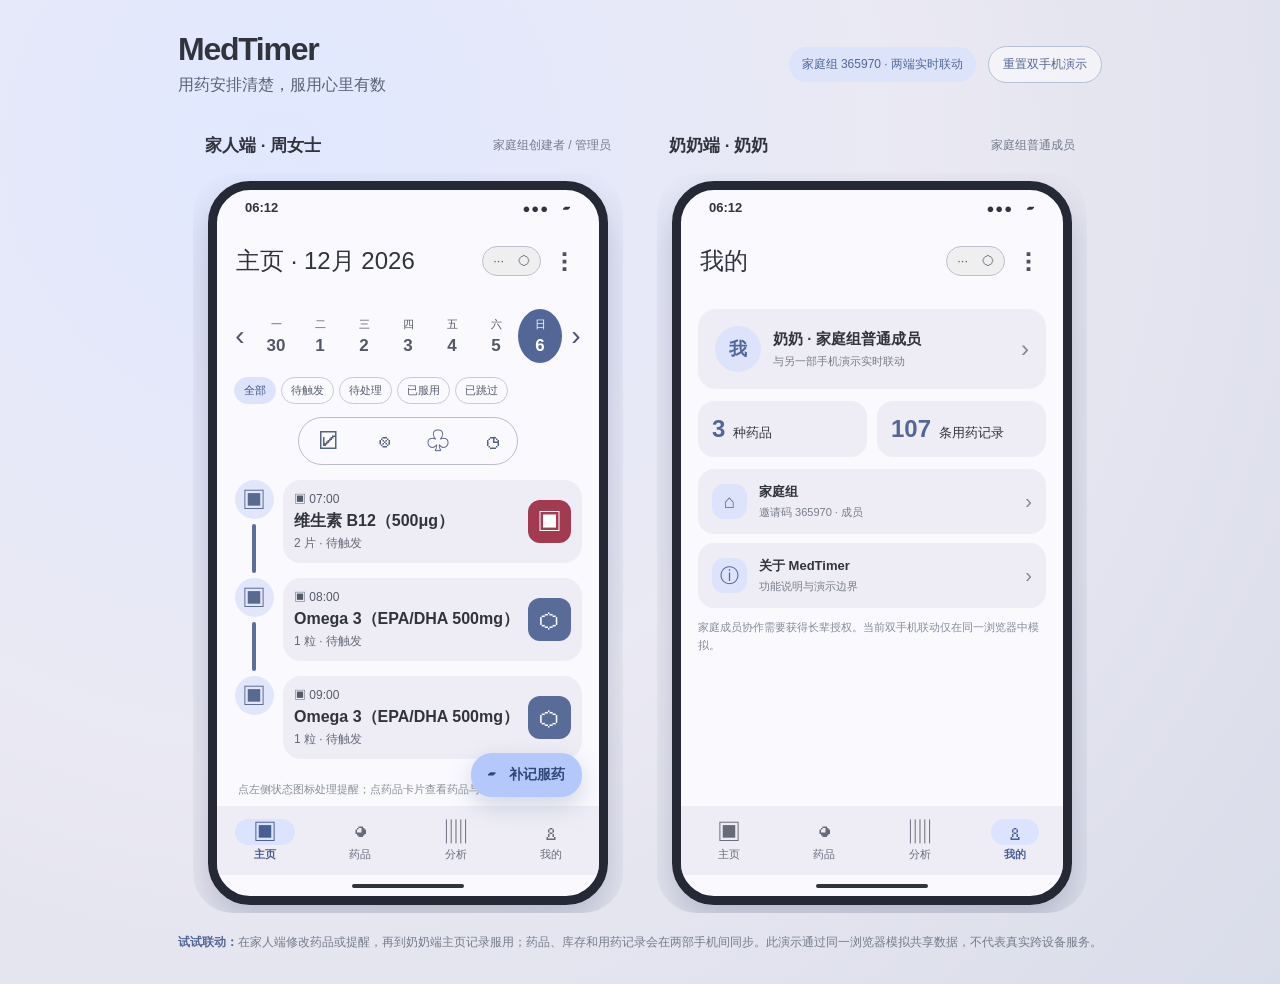
==== family-demo.html @ 4986a8ee "Add linked two-phone family demo" ====
<!doctype html>
<html lang="zh-CN">
<head>
  <meta charset="utf-8">
  <meta name="viewport" content="width=device-width, initial-scale=1, viewport-fit=cover">
  <meta name="theme-color" content="#e6e9fa">
  <meta name="description" content="MedTimer 家庭组双手机联动演示：家庭组创建者与奶奶成员端实时同步用药安排和记录。">
  <title>MedTimer · 家庭组双手机联动演示</title>
  <link rel="stylesheet" href="./styles.css?v=family-sync-2">
  <style>
    html,body{margin:0;min-height:100%;font-family:-apple-system,BlinkMacSystemFont,"PingFang SC","Microsoft YaHei",sans-serif;color:#31333d}body{min-height:100vh;background:radial-gradient(circle at 22% 15%,#e1e8ff,#eae9f3 48%,#d9dce9);padding:32px 24px;box-sizing:border-box}.family-demo-shell{max-width:1120px;margin:auto}.family-demo-header{display:flex;align-items:center;justify-content:space-between;gap:20px;margin:0 auto 22px;max-width:940px}.family-brand{font-size:32px;line-height:1.1;font-weight:800;letter-spacing:-.04em}.family-tagline{font-size:16px;color:#58627c;margin-top:8px}.family-demo-controls{display:flex;align-items:center;gap:12px;flex-wrap:wrap}.family-demo-status{font-size:12px;color:#536797;background:#dce3fb;border-radius:20px;padding:9px 13px}.family-reset{border:1px solid #b8c0d7;border-radius:20px;color:#526797;background:#ffffff80;padding:9px 14px;font-size:12px;cursor:pointer}.family-users{display:grid;grid-template-columns:repeat(2,minmax(360px,430px));justify-content:center;gap:34px}.family-user{min-width:0}.family-user-head{height:55px;display:flex;align-items:center;justify-content:space-between;padding:0 12px}.family-user-head strong{font-size:17px}.family-user-head span{font-size:12px;color:#73798a}.family-device{height:min(860px,calc(100vh - 160px));min-height:650px;width:100%;border:0;border-radius:40px;background:transparent;display:block;overflow:hidden}.family-demo-note{max-width:940px;margin:20px auto 0;text-align:center;font-size:12px;color:#757b8b;line-height:1.6}.family-demo-note strong{color:#536797}@media(max-width:820px){body{padding:18px 12px}.family-demo-header{align-items:flex-start;flex-direction:column;gap:12px}.family-brand{font-size:28px}.family-tagline{font-size:14px}.family-users{grid-template-columns:minmax(0,430px);gap:20px}.family-device{height:830px;min-height:700px}.family-user-head{height:45px}.family-demo-note{text-align:left;padding:0 4px}}
  </style>
</head>
<body>
  <main class="family-demo-shell">
    <header class="family-demo-header">
      <div><div class="family-brand">MedTimer</div><div class="family-tagline">用药安排清楚，服用心里有数</div></div>
      <div class="family-demo-controls"><span class="family-demo-status" id="family-status">家庭组 365970 · 两端实时联动</span><button class="family-reset" id="reset-demo">重置双手机演示</button></div>
    </header>
    <section class="family-users" aria-label="家庭组双手机演示">
      <article class="family-user"><header class="family-user-head"><strong>家人端 · 周女士</strong><span>家庭组创建者 / 管理员</span></header><iframe class="family-device" id="caregiver-phone" title="家庭组创建者手机页面"></iframe></article>
      <article class="family-user"><header class="family-user-head"><strong>奶奶端 · 奶奶</strong><span>家庭组普通成员</span></header><iframe class="family-device" id="grandma-phone" title="奶奶手机页面"></iframe></article>
    </section>
    <p class="family-demo-note"><strong>试试联动：</strong>在家人端修改药品或提醒，再到奶奶端主页记录服用；药品、库存和用药记录会在两部手机间同步。此演示通过同一浏览器模拟共享数据，不代表真实跨设备服务。</p>
  </main>
  <script>
    (() => {
      const shared = ['medtimer-family-preview-shared-state-v1', 'medtimer-family-preview-caregiver-v1', 'medtimer-family-preview-grandma-v1'];
      const codeKey = 'medtimer-family-preview-code-v1';
      if (!/^\d{6}$/.test(localStorage.getItem(codeKey) || '')) localStorage.setItem(codeKey, '365970');
      const status = document.getElementById('family-status');
      const syncCode = localStorage.getItem(codeKey);
      status.textContent = '家庭组 ' + syncCode + ' · 两端实时联动';
      const base = './index.html?familyPreview=';
      document.getElementById('caregiver-phone').src = base + 'caregiver&tab=overview';
      document.getElementById('grandma-phone').src = base + 'grandma&tab=my';
      document.getElementById('reset-demo').addEventListener('click', () => {
        shared.forEach(key => localStorage.removeItem(key));
        localStorage.setItem(codeKey, '365970');
        status.textContent = '家庭组 365970 · 两端实时联动';
        document.getElementById('caregiver-phone').src = base + 'caregiver&tab=overview&reset=' + Date.now();
        document.getElementById('grandma-phone').src = base + 'grandma&tab=my&reset=' + Date.now();
      });
    })();
  </script>
</body>
</html>
---- styles.css ----
:root{--bg:#faf9fe;--card:#eeedf5;--blue:#536797;--pale:#dce3fb;--ink:#31333d;--muted:#666a78;--line:#c9cbd6;--green:#91e791}*{box-sizing:border-box}html,body{margin:0;min-height:100%;font-family:-apple-system,BlinkMacSystemFont,"PingFang SC","Microsoft YaHei",sans-serif;color:var(--ink)}body{min-height:100vh;background:radial-gradient(circle at 20% 15%,#e1e8ff,#eae9f3 43%,#d9dce9);display:flex;justify-content:center;align-items:center;gap:64px;padding:24px}button,input,select{font:inherit}.preview-context{width:330px;display:flex;flex-direction:column;gap:15px}.preview-context strong{font-size:48px;line-height:1.1;letter-spacing:-.04em}.preview-context p{font-size:14px;line-height:1.7;color:#657086;margin:0}.preview-context a{color:#40568e;font-size:14px;font-weight:700;text-decoration:none}button{cursor:pointer}button:focus-visible,input:focus-visible,select:focus-visible{outline:3px solid #879bd1;outline-offset:2px}.phone{width:390px;height:min(844px,calc(100vh - 32px));min-height:600px;border:9px solid #252936;border-radius:42px;background:var(--bg);box-shadow:0 35px 80px #3f486b55;overflow:hidden;display:flex;flex-direction:column;position:relative}.status-bar{height:40px;flex:none;padding:10px 28px 4px;font-size:13px;font-weight:700;display:flex;justify-content:space-between}.status-signals{letter-spacing:1px}.home-indicator{height:21px;flex:none;display:flex;align-items:center;justify-content:center}.home-indicator:after{content:"";width:112px;height:4px;border-radius:9px;background:#30343b}.app{flex:1;min-height:0;display:flex;flex-direction:column}.topbar{height:70px;flex:none;display:flex;align-items:center;padding:0 19px;gap:8px}.topbar h1{flex:1;font-size:24px;font-weight:500;line-height:1.15;margin:0}.topbar .back,.topbar .more{border:0;background:none;color:#4c5060;font-size:30px;padding:3px 8px}.topbar .back{font-size:38px}.topbar .capsule{font-size:13px;border:1px solid #bdc0cd;border-radius:18px;padding:5px 10px;color:#5c6070}.scroll{flex:1;min-height:0;overflow-y:auto;scrollbar-width:thin;padding:13px 17px 105px}.scroll::-webkit-scrollbar{width:4px}.scroll::-webkit-scrollbar-thumb{background:#d6d8e0}.week-strip{display:flex;align-items:center;gap:2px;margin:0 -6px 14px}.week-strip>button{border:0;background:none;color:#50556a;font-size:28px;width:25px;padding:0}.week-days{flex:1;display:flex;justify-content:space-between}.week-day{border:0;background:none;display:flex;flex-direction:column;align-items:center;justify-content:center;gap:4px;color:#535866;border-radius:50%;height:54px;width:44px;padding:0}.week-day small{font-size:11px}.week-day strong{font-size:17px}.week-day.selected{background:var(--blue);color:white}.filter-row{display:flex;gap:5px;overflow:auto;scrollbar-width:none;margin-bottom:13px}.filter-row::-webkit-scrollbar{display:none}.filter-row button{white-space:nowrap;border:1px solid #c7c9d5;background:transparent;color:#555b6e;border-radius:20px;padding:5px 9px;font-size:11px}.filter-row button.active{background:var(--pale);border-color:var(--pale);color:#425784}.selection-actions{width:220px;height:48px;border:1.5px solid #b9bdcc;border-radius:30px;margin:8px auto 15px;display:flex;justify-content:space-around;align-items:center;color:#566383;font-size:24px}.timeline{display:flex;flex-direction:column}.event-row{display:flex;gap:9px;min-height:82px}.rail{width:40px;flex:none;display:flex;align-items:center;flex-direction:column}.status-circle{width:39px;height:39px;border:0;border-radius:50%;background:#b4c6f8;color:#36466e;font-size:24px;display:flex;align-items:center;justify-content:center;flex:none}.status-circle.taken{background:#9bea9a;color:#315f4a}.status-circle.scheduled{background:#e1e6fb;color:#596a91}.status-circle.snoozed{background:#e2dafa;color:#66558c}.rail-line{width:4px;background:#5b6e9c;border-radius:5px;flex:1;margin:5px 0}.event-row:last-child .rail-line{background:transparent}.event-card{display:flex;align-items:center;background:var(--card);border:0;border-radius:18px;min-width:0;flex:1;margin-bottom:15px;padding:11px;text-align:left;color:var(--ink)}.event-copy{flex:1;min-width:0;display:flex;flex-direction:column;gap:3px}.event-time{font-size:12px;color:#555a69}.event-name{font-size:16px;font-weight:700;overflow:hidden;text-overflow:ellipsis;white-space:nowrap}.event-dose{font-size:12px;color:#656978}.swatch{height:43px;width:43px;flex:none;margin-left:8px;background:var(--blue);color:white;border-radius:12px;display:flex;align-items:center;justify-content:center;font-size:25px}.hint{font-size:11px;color:#888d9b;line-height:1.5;margin:7px 4px 30px}.empty{text-align:center;padding:54px 10px;color:#858b9a;font-size:13px}.tabbar{height:69px;flex:none;background:#eeedf6;display:flex;justify-content:space-around}.tabbar button{border:0;background:none;width:25%;display:flex;flex-direction:column;align-items:center;justify-content:center;gap:2px;color:#666a79;font-size:11px}.tabbar button b{font-size:24px;line-height:1;font-weight:400;border-radius:20px;padding:1px 18px}.tabbar button.current{color:#4a5f91;font-weight:700}.tabbar button.current b{background:#dce3ff}.fab{position:absolute;bottom:99px;right:17px;border:0;border-radius:21px;background:#b4c8fb;color:#314875;padding:13px 17px;font-size:14px;font-weight:700;box-shadow:0 9px 23px #65749b44}.medicine-card{width:100%;border:0;background:var(--card);border-radius:19px;margin:0 0 14px;padding:18px 15px;text-align:left;color:var(--ink);box-shadow:0 3px 10px #55557715}.medicine-top{display:flex;align-items:center}.medicine-top .swatch{margin:0 12px 0 0}.medicine-text{flex:1;min-width:0;display:flex;flex-direction:column;gap:4px}.medicine-text strong{font-size:16px;line-height:1.25}.medicine-text small{font-size:11px;color:#686d7c}.drag{font-size:21px;color:#787f90}.tags{display:flex;gap:6px;flex-wrap:wrap;margin:12px 0 0 55px}.tags span{background:#dce3fb;color:#53618d;padding:5px 9px;border-radius:14px;font-size:10px}.analysis-switch{display:flex;gap:5px;align-items:center;margin-bottom:14px}.analysis-switch button{width:42px;height:36px;border:1.5px solid #b9bdcc;background:transparent;border-radius:10px;color:#5b6175;font-size:22px}.analysis-switch button.active{background:#dce3fc;border-color:#dce3fc}.analysis-switch select{margin-left:auto;background:#dce3fc;color:#4c5e8b;border:0;padding:9px;border-radius:10px;font-size:13px}.chart-card,.table-card,.calendar-card{background:var(--card);border-radius:20px;padding:20px 13px;margin-bottom:12px}.chart-bars{height:280px;border-bottom:1px solid #b0b4c2;display:flex;justify-content:space-around;align-items:flex-end}.chart-bars.range-30{overflow:hidden;justify-content:space-between;gap:0}.chart-bars.range-30 .bar-col{flex:1 1 0;min-width:0}.chart-bars.range-30 .bar-stack{width:6px}.bar-col{flex:1;height:100%;display:flex;align-items:center;justify-content:flex-end;flex-direction:column;gap:6px;color:#6b6f7c;font-size:10px}.bar-stack{width:18px;height:90%;display:flex;flex-direction:column;justify-content:flex-end}.bar-taken{background:#526697}.bar-skipped{background:#aec0f3}.legend{display:flex;gap:16px;color:#526697;font-size:11px;margin-top:14px}.legend span:last-child{color:#9fb0e2}.summaries{display:flex;gap:10px}.summary{background:var(--card);border-radius:18px;flex:1;padding:16px 9px;display:flex;flex-direction:column;align-items:center;gap:10px;font-size:11px;color:#6b6f7c}.summary b{font-size:31px;color:#536797}.table-row{display:grid;grid-template-columns:87px 1fr 50px;gap:6px;border-bottom:1px solid #bec1cd;padding:11px 4px;font-size:12px}.table-row.head{font-weight:700}.calendar-head{display:flex;justify-content:space-between;align-items:center;padding:1px 9px 15px;font-size:16px;font-weight:700}.calendar-head button{border:0;background:none;font-size:27px;color:#59627e}.calendar-grid{display:grid;grid-template-columns:repeat(7,1fr);gap:4px}.calendar-cell{border:0;aspect-ratio:1;border-radius:50%;background:#e0e5fb;display:flex;align-items:center;justify-content:center;color:#40465b;font-size:12px}.calendar-cell.day-label{background:none;font-size:11px}.calendar-cell.outside{opacity:.4}.calendar-cell.selected{background:#536797;color:white}.calendar-cell.has-event{font-weight:800}.calendar-list{margin-top:16px;border-top:1px solid var(--line);padding-top:9px;font-size:11px;line-height:1.8}.editor-card{background:#f0eff8;border-radius:18px;padding:17px;margin:0 0 15px}.editor-head{display:flex;align-items:center}.editor-head .swatch{border-radius:50%;margin:0 12px 0 0}.editor-tools{display:flex;justify-content:space-between;font-size:23px;color:#556a99;margin-top:14px}.field{display:flex;flex-direction:column;gap:6px;margin-bottom:13px;font-size:11px;color:#636979}.field input,.field select{width:100%;border:1.5px solid #b5b8c6;background:#fbfaff;border-radius:10px;min-height:38px;padding:7px 10px;color:#333640;font-size:15px}.field-row{display:flex;gap:10px}.field-row .field{flex:1;min-width:0}.subhead{font-size:17px;font-weight:700;margin:18px 4px 12px}.reminder-card{width:100%;border:1px solid #bfc2cf;background:#eeedf5;text-align:left;color:var(--ink);border-radius:17px;padding:15px;margin-bottom:11px}.reminder-card strong{font-size:17px}.reminder-card small{font-size:12px;color:#737887;display:block;margin:6px 0 10px}.advanced-pill{background:#566b9d;color:white;text-align:center;border-radius:22px;padding:7px;font-size:12px}.editor-actions{display:flex;gap:8px;margin:14px 0 40px}.editor-actions button,.add-rule{border:0;background:#566b9d;color:white;border-radius:20px;padding:11px 15px;flex:1;font-size:13px}.editor-actions button.danger{background:#f8e5e9;color:#a23b50}.add-rule{display:block;margin:13px 0}.weekday-choices{display:flex;gap:5px;flex-wrap:wrap;margin:10px 0 18px}.weekday-choices button{height:34px;width:34px;border-radius:50%;border:0;background:#e4e6ef;color:#606677;font-size:12px}.weekday-choices button.selected{background:#566b9d;color:white}.check-row{display:flex;gap:9px;align-items:center;font-size:13px;margin:13px 0}.notice{font-size:11px;color:#858b9b;line-height:1.6;margin:11px 0}.overlay{position:absolute;inset:0;background:#18213c70;z-index:10;display:flex;align-items:flex-end}.sheet{background:#fbfaff;border-radius:20px 20px 0 0;width:100%;padding:22px 18px 28px}.sheet h2{font-size:17px;margin:0 0 15px}.sheet button{display:block;width:100%;border:0;border-bottom:1px solid #d7d9e1;background:none;text-align:left;padding:13px 9px;color:#384054;font-size:14px}.sheet button:last-child{border-bottom:0;color:#7d8391}.menu-pop{position:absolute;z-index:8;right:15px;top:106px;background:#fff;border:1px solid #d1d4df;border-radius:12px;box-shadow:0 12px 25px #55557733;min-width:170px}.menu-pop button{display:block;width:100%;border:0;background:none;text-align:left;padding:12px;font-size:12px;color:#40495f}.menu-pop button+button{border-top:1px solid #edf0f5}@media(max-width:800px){body{display:flex;flex-direction:column;justify-content:flex-start;gap:12px;padding:18px 0 0;background:var(--bg)}.preview-context{width:calc(100vw - 36px);gap:6px}.preview-context strong{font-size:32px}.preview-context p,.preview-context a{font-size:12px}.phone{width:100vw;height:calc(100dvh - 140px);min-height:0;border:0;border-radius:0;box-shadow:none}.status-bar{height:36px}}

.concentration-card{background:var(--card);border-radius:20px;padding:18px 14px;margin-bottom:12px;min-height:280px}.concentration-svg{display:block;width:100%;height:auto;overflow:visible}.concentration-svg line{stroke:#c4c7d2;stroke-width:1}.concentration-axis{display:flex;justify-content:space-between;color:var(--muted);font-size:10px;padding-top:5px}.concentration-legend{display:flex;flex-direction:column;gap:9px;margin-top:16px;color:var(--muted);font-size:11px}.concentration-legend span{display:flex;align-items:center;gap:7px}.concentration-legend i{width:9px;height:9px;border-radius:50%;flex:none}.concentration-note{font-size:11px;line-height:1.6;color:#858b9b;margin:7px 4px 24px}.concentration-empty{text-align:center;min-height:245px;display:flex;flex-direction:column;align-items:center;justify-content:center;color:var(--muted);padding:20px}.concentration-empty p{font-size:12px;line-height:1.6}.concentration-empty button{border:0;border-radius:18px;background:var(--blue);color:#fff;padding:9px 15px;font-size:12px}
.concentration-scale{font-size:11px;color:var(--muted);margin:0 0 9px 2px}
.chart-axis{height:18px;display:flex;align-items:flex-start;color:#6b6f7c;font-size:9px;line-height:1;white-space:nowrap}.chart-axis>span{flex:1;min-width:0;text-align:center}.chart-axis.range-30>span{flex:1 1 0}
.family-intro{display:flex;flex-direction:column;text-align:center;padding:20px 10px 14px}.family-intro h2{font-size:20px;margin:12px 0 8px}.family-intro p,.family-card p{font-size:12px;line-height:1.65;color:#717686}.family-icon{width:58px;height:58px;margin:auto;border-radius:20px;background:#dce3fb;color:#526797;display:flex;align-items:center;justify-content:center;font-size:32px}.family-card{background:var(--card);border-radius:18px;padding:17px;margin-bottom:12px}.family-card h3{font-size:15px;margin:0 0 8px}.family-primary,.family-secondary,.family-leave{width:100%;border:0;border-radius:22px;padding:11px 14px;font-size:13px;font-weight:700}.family-primary{background:var(--blue);color:white}.family-secondary{background:#dce3fb;color:#455a8d}.family-code-card{text-align:center;padding:22px 17px}.family-eyebrow{display:block;font-size:12px;color:#6f7482}.family-code{display:block;font-size:36px;letter-spacing:7px;color:var(--blue);margin:11px 0}.family-member{display:flex;align-items:center;gap:11px;padding:11px 0;border-top:1px solid var(--line)}.family-avatar{width:38px;height:38px;border-radius:50%;display:flex;align-items:center;justify-content:center;background:#dce3fb;color:#526797;font-weight:700}.family-member>span:nth-child(2){flex:1;display:flex;flex-direction:column;gap:4px}.family-member small{font-size:11px;color:#777c89}.family-member em{font-style:normal;color:#536797;font-size:11px}.family-leave{background:#f8e5e9;color:#a23b50;margin:4px 0 8px}
.mine-profile{display:flex;align-items:center;gap:12px;background:var(--card);border-radius:18px;padding:17px;margin-bottom:12px}.mine-avatar{width:46px;height:46px;border-radius:50%;display:flex;align-items:center;justify-content:center;background:#dce3fb;color:#526797;font-size:18px;font-weight:700;flex:none}.mine-profile>div:nth-child(2){flex:1;display:flex;flex-direction:column;gap:5px}.mine-profile strong{font-size:15px}.mine-profile small,.mine-muted{font-size:11px;color:#777c89}.mine-chevron{color:#818694;font-size:24px}.mine-stats{display:flex;gap:10px;margin-bottom:12px}.mine-stats>div{background:var(--card);border-radius:16px;padding:14px;flex:1;display:flex;align-items:baseline;gap:8px}.mine-stats strong{color:var(--blue);font-size:24px}.mine-row{width:100%;display:flex;align-items:center;gap:12px;background:var(--card);border:0;border-radius:16px;padding:14px;margin-bottom:9px;text-align:left;color:var(--ink)}.mine-row-icon{width:35px;height:35px;border-radius:12px;background:#dce3fb;color:#536797;display:flex;align-items:center;justify-content:center;font-size:19px;flex:none}.mine-row>span:nth-child(2){flex:1;display:flex;flex-direction:column;gap:4px}.mine-row strong{font-size:13px}.mine-row small{font-size:11px;color:#777c89}.mine-row>b{font-size:20px;color:#818694;font-weight:400}
.family-embed body{min-height:100vh;background:transparent;display:flex;justify-content:center;align-items:flex-start;gap:0;padding:8px 0}.family-embed .preview-context{display:none}.family-embed .phone{width:min(400px,100vw);height:calc(100vh - 16px);min-height:0;border:9px solid #252936;border-radius:42px;box-shadow:0 18px 36px #3f486b44;margin:0 auto}@media(max-width:800px){.family-embed body{padding:8px 0;background:transparent}.family-embed .phone{width:min(400px,100vw - 12px);height:calc(100dvh - 16px);min-height:0;border:9px solid #252936;border-radius:42px;box-shadow:0 18px 36px #3f486b44}}
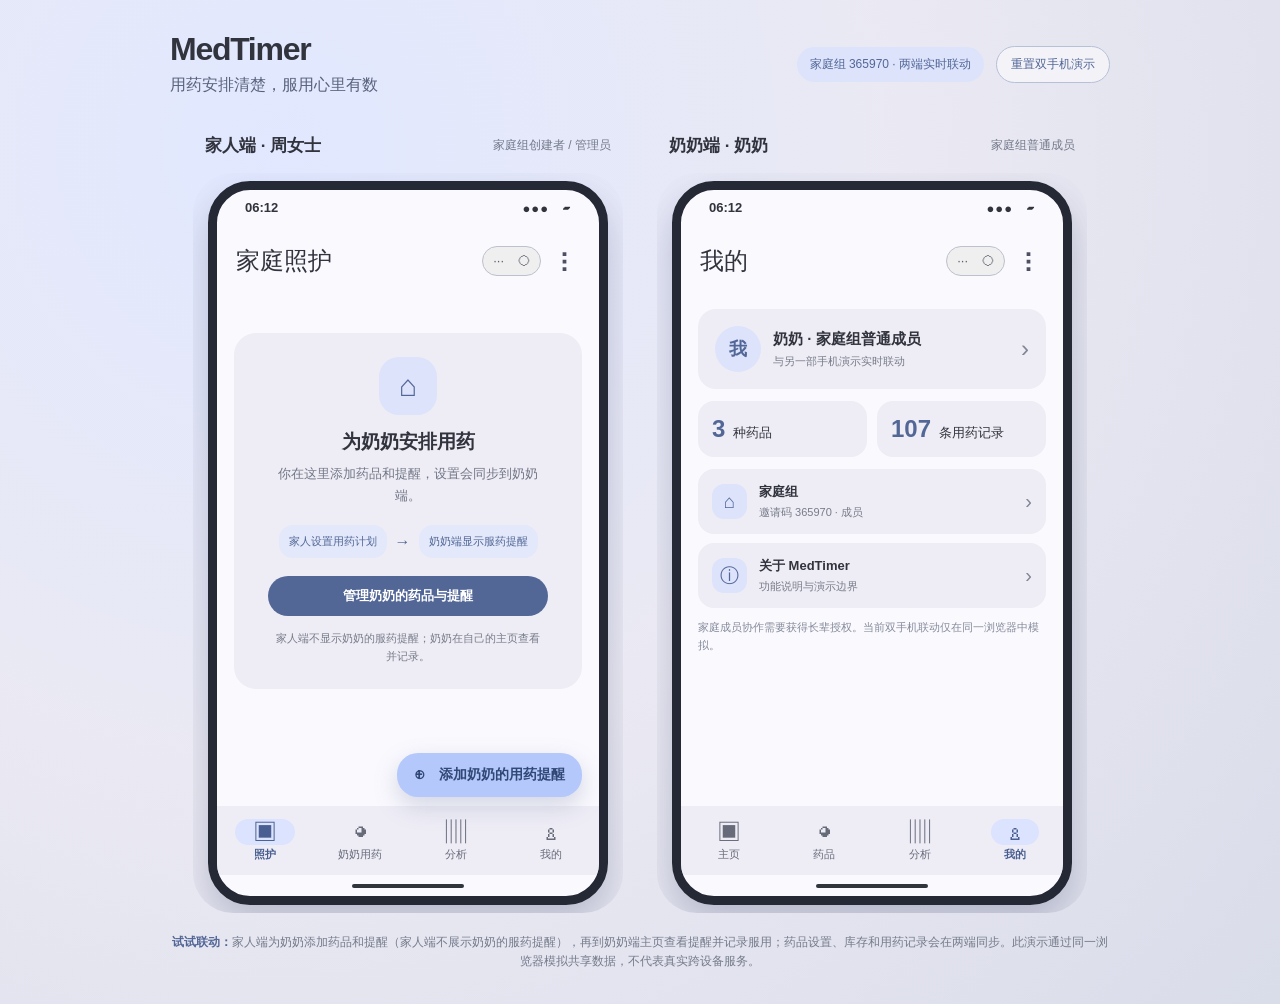
==== commit d2f61387: "Separate caregiver setup from grandma reminders" ====
--- a/family-demo.html
+++ b/family-demo.html
@@ -21,7 +21,7 @@
       <article class="family-user"><header class="family-user-head"><strong>家人端 · 周女士</strong><span>家庭组创建者 / 管理员</span></header><iframe class="family-device" id="caregiver-phone" title="家庭组创建者手机页面"></iframe></article>
       <article class="family-user"><header class="family-user-head"><strong>奶奶端 · 奶奶</strong><span>家庭组普通成员</span></header><iframe class="family-device" id="grandma-phone" title="奶奶手机页面"></iframe></article>
     </section>
-    <p class="family-demo-note"><strong>试试联动：</strong>在家人端修改药品或提醒，再到奶奶端主页记录服用；药品、库存和用药记录会在两部手机间同步。此演示通过同一浏览器模拟共享数据，不代表真实跨设备服务。</p>
+    <p class="family-demo-note"><strong>试试联动：</strong>家人端为奶奶添加药品和提醒（家人端不展示奶奶的服药提醒），再到奶奶端主页查看提醒并记录服用；药品设置、库存和用药记录会在两端同步。此演示通过同一浏览器模拟共享数据，不代表真实跨设备服务。</p>
   </main>
   <script>
     (() => {
--- a/styles.css
+++ b/styles.css
@@ -6,3 +6,4 @@
 .family-intro{display:flex;flex-direction:column;text-align:center;padding:20px 10px 14px}.family-intro h2{font-size:20px;margin:12px 0 8px}.family-intro p,.family-card p{font-size:12px;line-height:1.65;color:#717686}.family-icon{width:58px;height:58px;margin:auto;border-radius:20px;background:#dce3fb;color:#526797;display:flex;align-items:center;justify-content:center;font-size:32px}.family-card{background:var(--card);border-radius:18px;padding:17px;margin-bottom:12px}.family-card h3{font-size:15px;margin:0 0 8px}.family-primary,.family-secondary,.family-leave{width:100%;border:0;border-radius:22px;padding:11px 14px;font-size:13px;font-weight:700}.family-primary{background:var(--blue);color:white}.family-secondary{background:#dce3fb;color:#455a8d}.family-code-card{text-align:center;padding:22px 17px}.family-eyebrow{display:block;font-size:12px;color:#6f7482}.family-code{display:block;font-size:36px;letter-spacing:7px;color:var(--blue);margin:11px 0}.family-member{display:flex;align-items:center;gap:11px;padding:11px 0;border-top:1px solid var(--line)}.family-avatar{width:38px;height:38px;border-radius:50%;display:flex;align-items:center;justify-content:center;background:#dce3fb;color:#526797;font-weight:700}.family-member>span:nth-child(2){flex:1;display:flex;flex-direction:column;gap:4px}.family-member small{font-size:11px;color:#777c89}.family-member em{font-style:normal;color:#536797;font-size:11px}.family-leave{background:#f8e5e9;color:#a23b50;margin:4px 0 8px}
 .mine-profile{display:flex;align-items:center;gap:12px;background:var(--card);border-radius:18px;padding:17px;margin-bottom:12px}.mine-avatar{width:46px;height:46px;border-radius:50%;display:flex;align-items:center;justify-content:center;background:#dce3fb;color:#526797;font-size:18px;font-weight:700;flex:none}.mine-profile>div:nth-child(2){flex:1;display:flex;flex-direction:column;gap:5px}.mine-profile strong{font-size:15px}.mine-profile small,.mine-muted{font-size:11px;color:#777c89}.mine-chevron{color:#818694;font-size:24px}.mine-stats{display:flex;gap:10px;margin-bottom:12px}.mine-stats>div{background:var(--card);border-radius:16px;padding:14px;flex:1;display:flex;align-items:baseline;gap:8px}.mine-stats strong{color:var(--blue);font-size:24px}.mine-row{width:100%;display:flex;align-items:center;gap:12px;background:var(--card);border:0;border-radius:16px;padding:14px;margin-bottom:9px;text-align:left;color:var(--ink)}.mine-row-icon{width:35px;height:35px;border-radius:12px;background:#dce3fb;color:#536797;display:flex;align-items:center;justify-content:center;font-size:19px;flex:none}.mine-row>span:nth-child(2){flex:1;display:flex;flex-direction:column;gap:4px}.mine-row strong{font-size:13px}.mine-row small{font-size:11px;color:#777c89}.mine-row>b{font-size:20px;color:#818694;font-weight:400}
 .family-embed body{min-height:100vh;background:transparent;display:flex;justify-content:center;align-items:flex-start;gap:0;padding:8px 0}.family-embed .preview-context{display:none}.family-embed .phone{width:min(400px,100vw);height:calc(100vh - 16px);min-height:0;border:9px solid #252936;border-radius:42px;box-shadow:0 18px 36px #3f486b44;margin:0 auto}@media(max-width:800px){.family-embed body{padding:8px 0;background:transparent}.family-embed .phone{width:min(400px,100vw - 12px);height:calc(100dvh - 16px);min-height:0;border:9px solid #252936;border-radius:42px;box-shadow:0 18px 36px #3f486b44}}
+.caregiver-guide{background:var(--card);border-radius:22px;padding:24px 18px;text-align:center;margin-top:24px}.caregiver-guide-icon{width:58px;height:58px;border-radius:20px;margin:0 auto 14px;background:#dce3fb;color:#526797;display:flex;align-items:center;justify-content:center;font-size:30px}.caregiver-guide h2{font-size:19px;margin:0 0 8px}.caregiver-guide p{font-size:13px;line-height:1.7;color:#717686;margin:0 auto 18px;max-width:270px}.caregiver-guide-flow{display:flex;align-items:center;justify-content:center;gap:8px;margin:0 auto 18px;color:#526797;font-size:11px}.caregiver-guide-flow span{background:#e3e8fa;border-radius:14px;padding:9px 10px}.caregiver-guide-flow b{font-size:16px}.caregiver-guide .family-primary{max-width:280px}.caregiver-guide>small{display:block;max-width:270px;margin:14px auto 0;color:#777c89;font-size:11px;line-height:1.6}
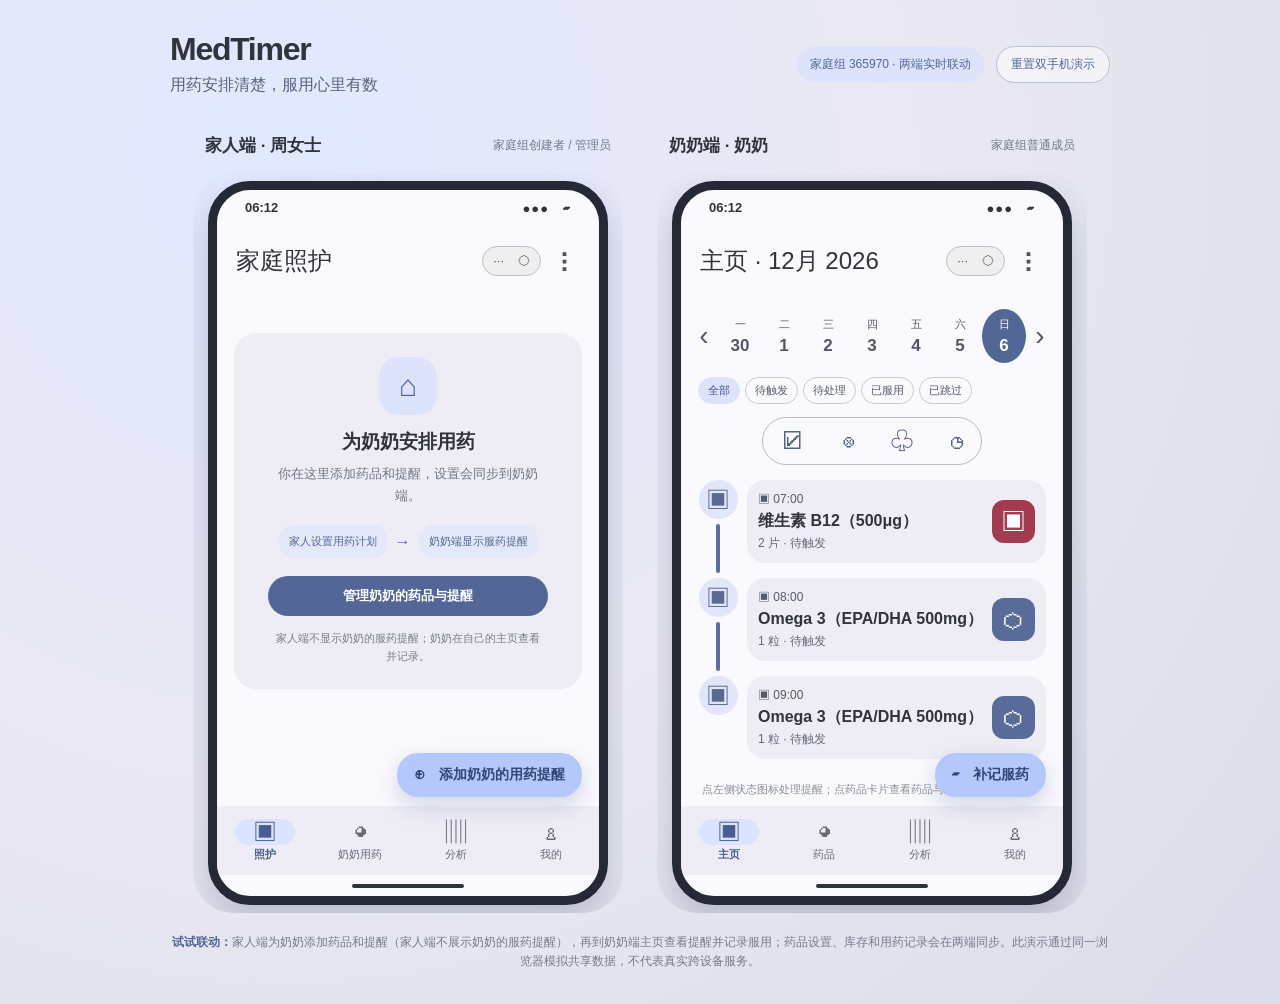
==== commit e3916a69: "Open grandma view on reminder home" ====
--- a/family-demo.html
+++ b/family-demo.html
@@ -33,13 +33,13 @@
       status.textContent = '家庭组 ' + syncCode + ' · 两端实时联动';
       const base = './index.html?familyPreview=';
       document.getElementById('caregiver-phone').src = base + 'caregiver&tab=overview';
-      document.getElementById('grandma-phone').src = base + 'grandma&tab=my';
+      document.getElementById('grandma-phone').src = base + 'grandma&tab=overview';
       document.getElementById('reset-demo').addEventListener('click', () => {
         shared.forEach(key => localStorage.removeItem(key));
         localStorage.setItem(codeKey, '365970');
         status.textContent = '家庭组 365970 · 两端实时联动';
         document.getElementById('caregiver-phone').src = base + 'caregiver&tab=overview&reset=' + Date.now();
-        document.getElementById('grandma-phone').src = base + 'grandma&tab=my&reset=' + Date.now();
+        document.getElementById('grandma-phone').src = base + 'grandma&tab=overview&reset=' + Date.now();
       });
     })();
   </script>
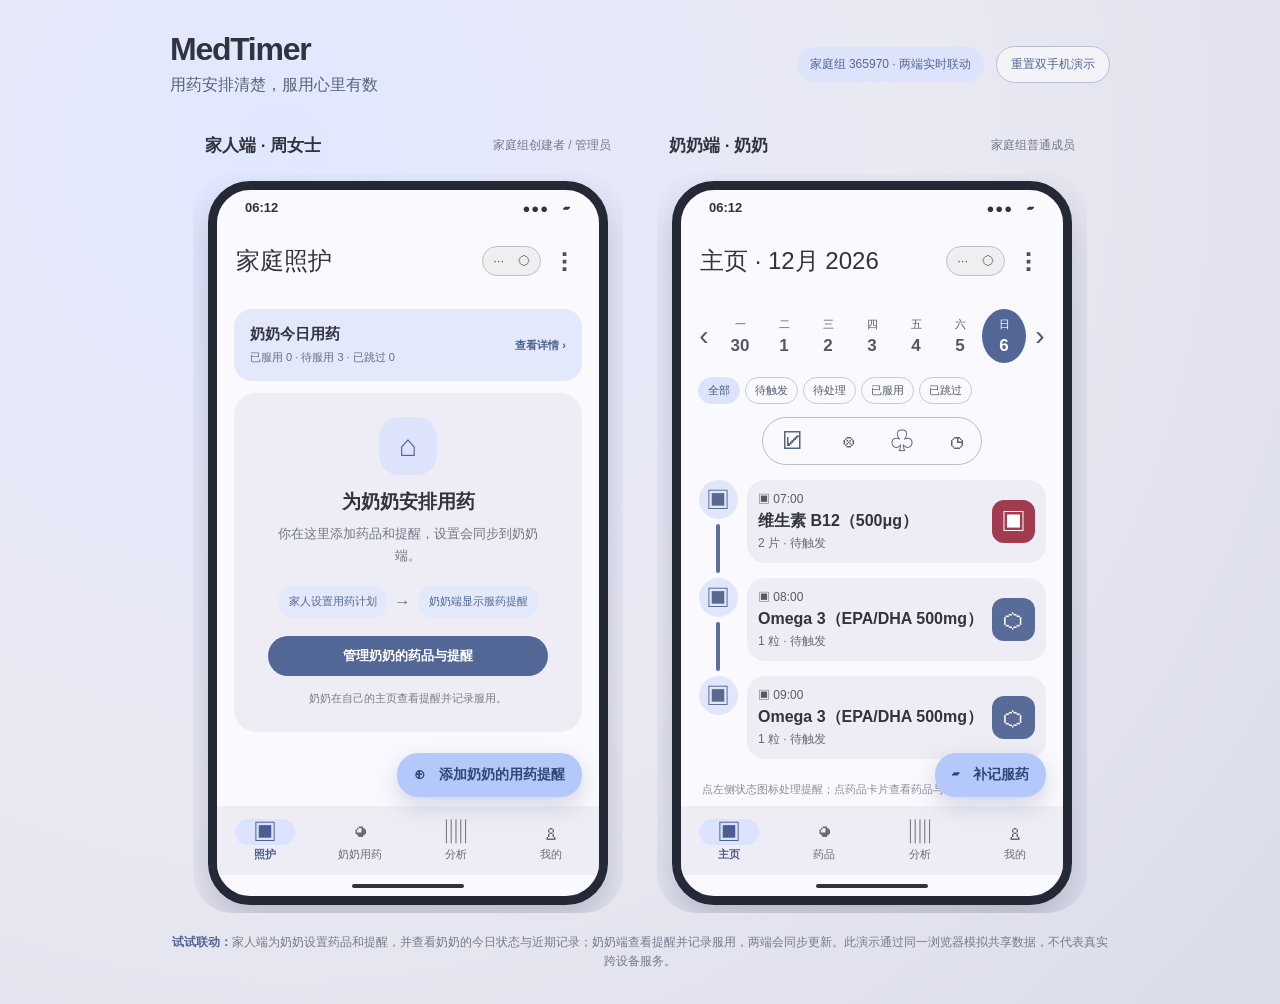
==== commit 1066da8c: "Show member medication status to family admin" ====
--- a/family-demo.html
+++ b/family-demo.html
@@ -6,7 +6,7 @@
   <meta name="theme-color" content="#e6e9fa">
   <meta name="description" content="MedTimer 家庭组双手机联动演示：家庭组创建者与奶奶成员端实时同步用药安排和记录。">
   <title>MedTimer · 家庭组双手机联动演示</title>
-  <link rel="stylesheet" href="./styles.css?v=family-sync-2">
+  <link rel="stylesheet" href="./styles.css?v=family-member-1">
   <style>
     html,body{margin:0;min-height:100%;font-family:-apple-system,BlinkMacSystemFont,"PingFang SC","Microsoft YaHei",sans-serif;color:#31333d}body{min-height:100vh;background:radial-gradient(circle at 22% 15%,#e1e8ff,#eae9f3 48%,#d9dce9);padding:32px 24px;box-sizing:border-box}.family-demo-shell{max-width:1120px;margin:auto}.family-demo-header{display:flex;align-items:center;justify-content:space-between;gap:20px;margin:0 auto 22px;max-width:940px}.family-brand{font-size:32px;line-height:1.1;font-weight:800;letter-spacing:-.04em}.family-tagline{font-size:16px;color:#58627c;margin-top:8px}.family-demo-controls{display:flex;align-items:center;gap:12px;flex-wrap:wrap}.family-demo-status{font-size:12px;color:#536797;background:#dce3fb;border-radius:20px;padding:9px 13px}.family-reset{border:1px solid #b8c0d7;border-radius:20px;color:#526797;background:#ffffff80;padding:9px 14px;font-size:12px;cursor:pointer}.family-users{display:grid;grid-template-columns:repeat(2,minmax(360px,430px));justify-content:center;gap:34px}.family-user{min-width:0}.family-user-head{height:55px;display:flex;align-items:center;justify-content:space-between;padding:0 12px}.family-user-head strong{font-size:17px}.family-user-head span{font-size:12px;color:#73798a}.family-device{height:min(860px,calc(100vh - 160px));min-height:650px;width:100%;border:0;border-radius:40px;background:transparent;display:block;overflow:hidden}.family-demo-note{max-width:940px;margin:20px auto 0;text-align:center;font-size:12px;color:#757b8b;line-height:1.6}.family-demo-note strong{color:#536797}@media(max-width:820px){body{padding:18px 12px}.family-demo-header{align-items:flex-start;flex-direction:column;gap:12px}.family-brand{font-size:28px}.family-tagline{font-size:14px}.family-users{grid-template-columns:minmax(0,430px);gap:20px}.family-device{height:830px;min-height:700px}.family-user-head{height:45px}.family-demo-note{text-align:left;padding:0 4px}}
   </style>
@@ -21,7 +21,7 @@
       <article class="family-user"><header class="family-user-head"><strong>家人端 · 周女士</strong><span>家庭组创建者 / 管理员</span></header><iframe class="family-device" id="caregiver-phone" title="家庭组创建者手机页面"></iframe></article>
       <article class="family-user"><header class="family-user-head"><strong>奶奶端 · 奶奶</strong><span>家庭组普通成员</span></header><iframe class="family-device" id="grandma-phone" title="奶奶手机页面"></iframe></article>
     </section>
-    <p class="family-demo-note"><strong>试试联动：</strong>家人端为奶奶添加药品和提醒（家人端不展示奶奶的服药提醒），再到奶奶端主页查看提醒并记录服用；药品设置、库存和用药记录会在两端同步。此演示通过同一浏览器模拟共享数据，不代表真实跨设备服务。</p>
+    <p class="family-demo-note"><strong>试试联动：</strong>家人端为奶奶设置药品和提醒，并查看奶奶的今日状态与近期记录；奶奶端查看提醒并记录服用，两端会同步更新。此演示通过同一浏览器模拟共享数据，不代表真实跨设备服务。</p>
   </main>
   <script>
     (() => {
--- a/styles.css
+++ b/styles.css
@@ -7,3 +7,4 @@
 .mine-profile{display:flex;align-items:center;gap:12px;background:var(--card);border-radius:18px;padding:17px;margin-bottom:12px}.mine-avatar{width:46px;height:46px;border-radius:50%;display:flex;align-items:center;justify-content:center;background:#dce3fb;color:#526797;font-size:18px;font-weight:700;flex:none}.mine-profile>div:nth-child(2){flex:1;display:flex;flex-direction:column;gap:5px}.mine-profile strong{font-size:15px}.mine-profile small,.mine-muted{font-size:11px;color:#777c89}.mine-chevron{color:#818694;font-size:24px}.mine-stats{display:flex;gap:10px;margin-bottom:12px}.mine-stats>div{background:var(--card);border-radius:16px;padding:14px;flex:1;display:flex;align-items:baseline;gap:8px}.mine-stats strong{color:var(--blue);font-size:24px}.mine-row{width:100%;display:flex;align-items:center;gap:12px;background:var(--card);border:0;border-radius:16px;padding:14px;margin-bottom:9px;text-align:left;color:var(--ink)}.mine-row-icon{width:35px;height:35px;border-radius:12px;background:#dce3fb;color:#536797;display:flex;align-items:center;justify-content:center;font-size:19px;flex:none}.mine-row>span:nth-child(2){flex:1;display:flex;flex-direction:column;gap:4px}.mine-row strong{font-size:13px}.mine-row small{font-size:11px;color:#777c89}.mine-row>b{font-size:20px;color:#818694;font-weight:400}
 .family-embed body{min-height:100vh;background:transparent;display:flex;justify-content:center;align-items:flex-start;gap:0;padding:8px 0}.family-embed .preview-context{display:none}.family-embed .phone{width:min(400px,100vw);height:calc(100vh - 16px);min-height:0;border:9px solid #252936;border-radius:42px;box-shadow:0 18px 36px #3f486b44;margin:0 auto}@media(max-width:800px){.family-embed body{padding:8px 0;background:transparent}.family-embed .phone{width:min(400px,100vw - 12px);height:calc(100dvh - 16px);min-height:0;border:9px solid #252936;border-radius:42px;box-shadow:0 18px 36px #3f486b44}}
 .caregiver-guide{background:var(--card);border-radius:22px;padding:24px 18px;text-align:center;margin-top:24px}.caregiver-guide-icon{width:58px;height:58px;border-radius:20px;margin:0 auto 14px;background:#dce3fb;color:#526797;display:flex;align-items:center;justify-content:center;font-size:30px}.caregiver-guide h2{font-size:19px;margin:0 0 8px}.caregiver-guide p{font-size:13px;line-height:1.7;color:#717686;margin:0 auto 18px;max-width:270px}.caregiver-guide-flow{display:flex;align-items:center;justify-content:center;gap:8px;margin:0 auto 18px;color:#526797;font-size:11px}.caregiver-guide-flow span{background:#e3e8fa;border-radius:14px;padding:9px 10px}.caregiver-guide-flow b{font-size:16px}.caregiver-guide .family-primary{max-width:280px}.caregiver-guide>small{display:block;max-width:270px;margin:14px auto 0;color:#777c89;font-size:11px;line-height:1.6}
+.caregiver-status-card{width:100%;border:0;border-radius:18px;background:#e3e8fa;color:var(--ink);padding:16px;text-align:left;display:flex;align-items:center;gap:8px}.caregiver-status-card>span{flex:1;display:flex;flex-direction:column;gap:6px}.caregiver-status-card strong{font-size:15px}.caregiver-status-card small{font-size:11px;color:#657086}.caregiver-status-card b{font-size:11px;color:#4d6293;white-space:nowrap}.caregiver-status-card+.caregiver-guide{margin-top:12px}.member-status-profile{display:flex;align-items:center;gap:11px;background:var(--card);border-radius:18px;padding:14px;margin-bottom:12px}.member-status-profile>span:last-child{display:flex;flex-direction:column;gap:4px}.member-status-profile strong{font-size:15px}.member-status-profile small{font-size:11px;color:#737887}.member-status-stats{display:grid;grid-template-columns:repeat(3,1fr);gap:8px;margin-bottom:14px}.member-status-stats>div{background:var(--card);border-radius:15px;padding:13px 8px;display:flex;flex-direction:column;align-items:center;gap:5px}.member-status-stats strong{font-size:24px;color:var(--blue)}.member-status-stats small{font-size:10px;color:#6c7384;white-space:nowrap}.member-status-section{background:var(--card);border-radius:18px;padding:15px;margin-bottom:12px}.member-status-section h2{display:flex;justify-content:space-between;align-items:baseline;font-size:15px;margin:0 0 9px}.member-status-section h2 small{font-size:11px;font-weight:400;color:#777c89}.member-status-row,.member-history-row{display:flex;align-items:center;gap:8px;padding:10px 0;border-top:1px solid #d7d9e3;font-size:11px}.member-status-time{width:40px;flex:none;color:#737887}.member-status-med{flex:1;min-width:0;display:flex;flex-direction:column;gap:4px}.member-status-med strong,.member-history-row strong{overflow:hidden;text-overflow:ellipsis;white-space:nowrap}.member-status-med small{color:#777c89}.member-status-state{white-space:nowrap;color:#536797}.member-status-state.taken{color:#327447}.member-status-state.skipped{color:#a95068}.member-history-row span{color:#737887;white-space:nowrap}.member-history-row strong{flex:1}.member-history-row em{font-style:normal;color:#536797;white-space:nowrap}.member-status-empty{font-size:12px;color:#777c89;margin:12px 0 2px}
